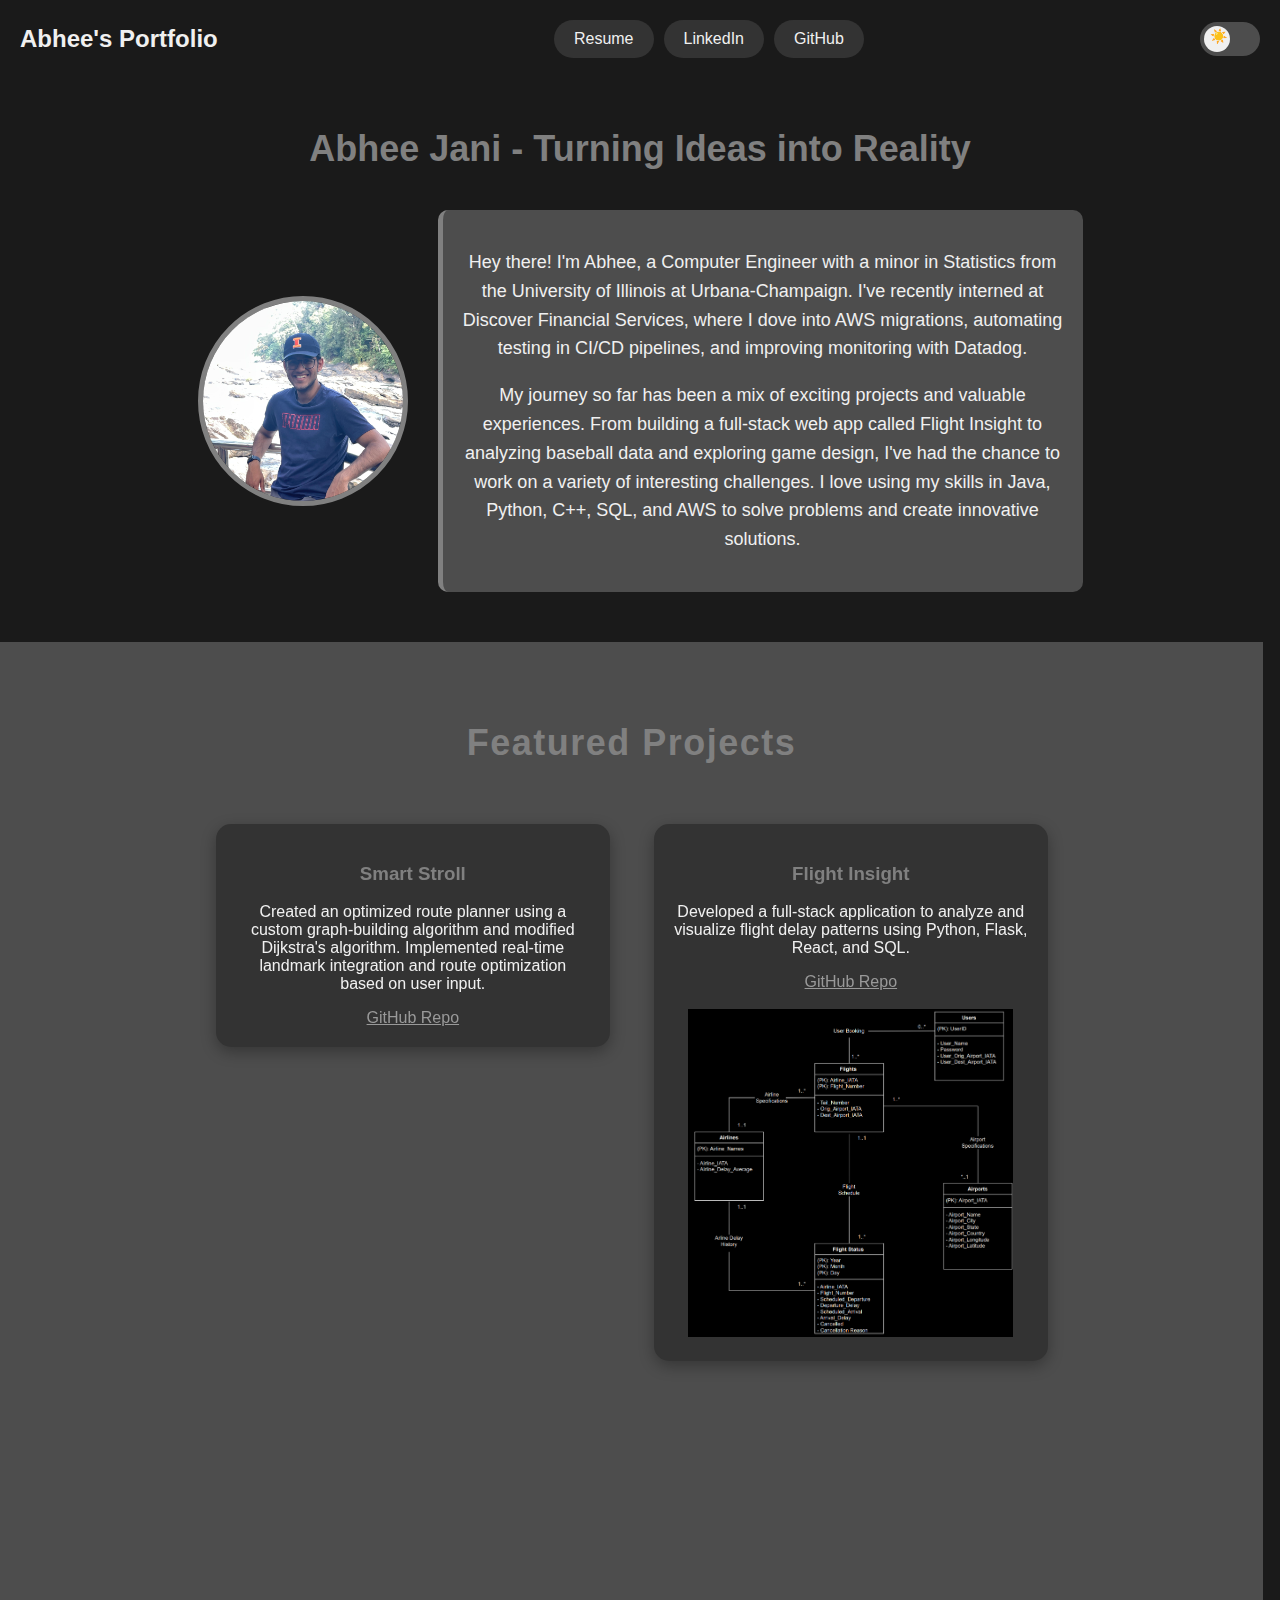
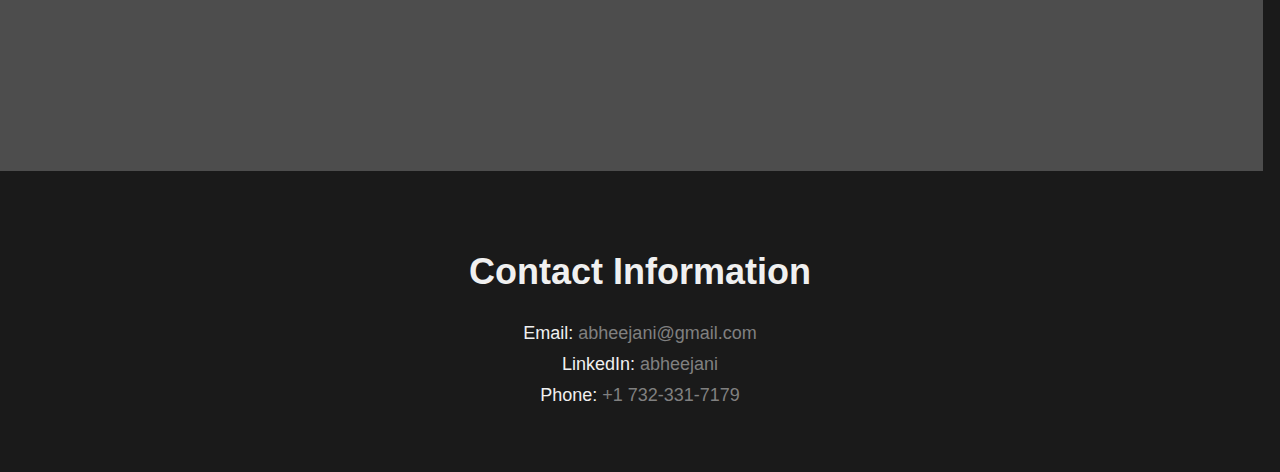
==== index.html @ 72ba7736 "adding dark/light mode button + color palette change" ====
<!DOCTYPE html>
<html lang="en">
<head>
    <meta charset="UTF-8">
    <meta name="viewport" content="width=device-width, initial-scale=1.0">
    <title>Abhee's Portfolio</title>
    <meta name="description" content="Abhee's Portfolio">
    <meta name="author" content="Abhee Jani">

    <!-- Link to the CSS file -->
    <link rel="stylesheet" href="css/styles.css">
</head>
<body>

    <!-- Taskbar -->
    <div class="navbar">
        <div class="portfolio-name">Abhee's Portfolio</div>
        <div class="menu-toggle" id="mobile-menu" aria-label="Toggle navigation">
            &#9776;
        </div>
        <div class="nav-links" id="nav-links">
            <a href="assets/files/abheeresume.pdf" target="_blank">Resume</a>
            <a href="https://www.linkedin.com/in/abheejani" target="_blank">LinkedIn</a>
            <a href="https://github.com/abheejani/?tab=repositories" target="_blank">GitHub</a>
        </div>

        <!-- Dark Mode Toggle Switch -->
        <label class="theme-switch" for="checkbox">
            <input type="checkbox" id="checkbox">
            <div class="slider round">
                <span class="sun-icon">☀️</span>
                <span class="moon-icon">🌙</span>
            </div>
        </label>
    </div>

    <!-- Intro Section -->
    <div class="intro">
        <h1>Abhee Jani - Turning Ideas into Reality</h1>
        <div class="intro-content">
            <img src="assets/images/photo.jpg" alt="" class="intro-image">
            <div class="intro-text">
                <p>Hey there! I'm Abhee, a Computer Engineer with a minor in Statistics from the University of Illinois at Urbana-Champaign. I've recently interned at Discover Financial Services, where I dove into AWS migrations, automating testing in CI/CD pipelines, and improving monitoring with Datadog.</p>
                <p>My journey so far has been a mix of exciting projects and valuable experiences. From building a full-stack web app called Flight Insight to analyzing baseball data and exploring game design, I've had the chance to work on a variety of interesting challenges. I love using my skills in Java, Python, C++, SQL, and AWS to solve problems and create innovative solutions.</p>
            </div>
        </div>
    </div>

    <!-- Featured Projects Section -->
    <div class="projects">
        <h2>Featured Projects</h2>

        <!-- Project 1 -->
        <div class="project-item fade-in">
            <h3>Smart Stroll</h3>
            <p>Created an optimized route planner using a custom graph-building algorithm and modified Dijkstra's algorithm. Implemented real-time landmark integration and route optimization based on user input.</p>
            <a href="https://github.com/abheejani/SmartStroll" target="_blank"><u>GitHub Repo</u></a>
        </div>

    <!-- Project 2 -->
    <div class="project-item fade-in">
        <h3>Flight Insight</h3>
        <p>Developed a full-stack application to analyze and visualize flight delay patterns using Python, Flask, React, and SQL.</p>
        <a href="https://github.com/abheejani/FlightInsight" target="_blank"><u>GitHub Repo</u></a><br>
        <img src="assets/images/flightinfo2.png" alt="Flight Insight Schema" style="width: 325px; height: auto;">
    </div>

    <!-- Project 3 -->
    <div class="project-item fade-in">
        <h3>Custom Linux-Based Operating System</h3>
        <p>Built kernel modules in C, focusing on scheduling, memory management, synchronization, and file management. Implemented custom system calls for the operating system.</p>
        <a href="https://github.com/abheejani/Linux-Operating-System" target="_blank"><u>Github Repo</u></a>
        <!-- Replace 'your-video-id' with the actual YouTube video ID if available -->
        <iframe width="560" height="315" src="" frameborder="0" allowfullscreen></iframe>
    </div>

    <!-- Project 4 -->
    <div class="project-item fade-in">
        <h3>FPGA Geo Dash</h3>
        <p>Developed a custom version of the popular game Geometry Dash using System Verilog on FPGA hardware. Expanded on lab code by adding new levels and features.</p>
        <a href="https://github.com/abheejani/FPGAGeoDash" target="_blank"><u>GitHub Repo</u></a>
        <!-- Replace 'your-video-id' with the actual YouTube video ID if available -->
        <iframe width="560" height="315" src="https://www.youtube.com/embed/3H4_XpCzrK0" frameborder="0" allowfullscreen></iframe>
    </div>

    <!-- Project 5 -->
    <div class="project-item fade-in">
        <h3>Situational Batter Metric</h3>
        <p>This project is a Baseball Analytics Application that analyzes Statcast data to calculate and compare the average run expectancy for selected players based on game outcomes.</p>
        <a href="https://github.com/abheejani/BatterMetricsAnalysis" target="_blank"><u>Github Repo</u></a>
        <!-- Replace 'your-video-id' with the actual YouTube video ID if available -->
        <iframe width="560" height="315" src="https://www.youtube.com/embed/jiJzU1U-W74" frameborder="0" allowfullscreen></iframe>
    </div>

    <!-- Project 6 -->
    <div class="project-item fade-in">
        <h3>Nano Photonics Scanning Interface</h3>
        <p>Crafted a multithreaded Python interface for nanoparticle scanning, enhancing data acquisition rates by 300%. </p>
        <a href="https://github.com/abheejani/NanoPhotonicsLab" target="_blank"><u>NOT WORKING</u></a>
        <!-- Replace 'your-video-id' with the actual YouTube video ID if available -->
        <iframe width="560" height="315" src="" frameborder="0" allowfullscreen></iframe>
    </div>

    <!-- Project 7 -->
    <div class="project-item fade-in">
        <h3>Sort Bot - ECE Honors Lab Project</h3>
        <p>Created a robot using Google Vision API and a Raspberry Pi programmed to sort a pre-determined set of objects.</p>
        <a href="assets\files\sortbotreport.pdf" target="_blank"><u>Project Report</u></a>
        <!-- Replace 'your-video-id' with the actual YouTube video ID if available -->
        <iframe width="560" height="315" src="https://www.youtube.com/embed/M6XTartb0Kw" frameborder="0" allowfullscreen></iframe>
    </div>

    <!-- Project 8 -->
    <div class="project-item fade-in">
        <h3>Snoozefest - 2D Game Development</h3>
        <p>Developed "Snoozefest", a 2D game using Unreal Engine. Collaborated in a team to design and implement game mechanics, graphics, and user interactions.</p>
        <a href="https://github.com/abheejani/Snoozefest" target="_blank"><u>Github Repo</u></a>
        <!-- Replace 'your-video-id' with the actual YouTube video ID if available -->
        <iframe width="560" height="315" src="" frameborder="0" allowfullscreen></iframe>
    </div>

    <!-- Project 9 -->
    <div class="project-item fade-in">
        <h3>Magic Card Trick</h3>
        <p>Experience a classic magic trick where I can guess your card after a few simple steps. Give it a try!</p>
        <!-- Magic Card Trick Game Container -->
        <div id="cardTrickContainer" class="magic-game-container">
            <button id="startButton">Start Magic Trick</button>
            <div id="instructions" class="instructions"></div>
            <div id="columnsContainer" class="columns"></div>
        </div>
    </div>
</div>

    <!-- Contact Information Section -->
    <div class="contact">
        <h2>Contact Information</h2>
        <ul>
            <li>Email: <a href="mailto:abheejani@gmail.com">abheejani@gmail.com</a></li>
            <li>LinkedIn: <a href="https://www.linkedin.com/in/abheejani" target="_blank">abheejani</a></li>
            <li>Phone: <a href="tel:+17323317179">+1 732-331-7179</a></li>
        </ul>
    </div>

    <!-- Scroll Animation and Magic Trick Script -->
    <script src="js/script.js"></script>

</body>
</html>
---- css/styles.css ----
:root {
    --primary-bg: #1a1a1a; /* Dark grey background */
    --primary-text: #f0f0f0; /* Light grey text */
    --accent-color: #808080; /* Medium grey for accent */
    --link-color: #f0f0f0; /* Light grey for links */
    --link-bg: #333333; /* Darker grey for link background */
    --link-hover-bg: #4d4d4d; /* Slightly lighter grey on hover */
    --border-color: #666666; /* Medium-light grey for borders */
    --project-bg: #333333; /* Dark grey for project backgrounds */
    --highlight-color: #999999; /* Light grey for highlights */
    --button-bg: #4d4d4d; /* Grey for button background */
    --button-hover-bg: #666666; /* Slightly lighter grey for button hover */
}

/* Light Mode Variables */
body.light-mode {
    --primary-bg: #f0f0f0; /* Light grey background */
    --primary-text: #1a1a1a; /* Dark text */
    --accent-color: #0070C9; /* Blue accent */
    --link-color: #0070C9; /* Blue link */
    --link-bg: #ffffff; /* White link background */
    --link-hover-bg: #e0e0e0; /* Light grey link hover */
    --border-color: #cccccc; /* Light border */
    --project-bg: #ffffff; /* White project backgrounds */
    --highlight-color: #0070C9; /* Blue highlight */
    --button-bg: #0070C9; /* Blue button */
    --button-hover-bg: #005bb5; /* Darker blue button hover */
}

body, html {
    margin: 0;
    padding: 0;
    width: 100%;
    overflow-x: hidden;
    box-sizing: border-box;
}

body {
    font-family: 'Arial', sans-serif;
    background-color: var(--primary-bg);
    color: var(--primary-text);
    margin: 0;
    padding: 0;
}

/* Navbar */
.navbar {
    display: flex;
    justify-content: space-between;
    align-items: center;
    padding: 20px;
}

.portfolio-name {
    font-size: 24px;
    font-weight: bold;
}

/* Toggle Switch Styling */
.theme-switch {
    position: relative;
    display: inline-block;
    width: 60px;
    height: 34px;
}

.theme-switch input {
    opacity: 0;
    width: 0;
    height: 0;
}

.slider {
    position: absolute;
    cursor: pointer;
    top: 0;
    left: 0;
    right: 0;
    bottom: 0;
    background-color: var(--button-bg);
    transition: 0.4s;
    border-radius: 34px;
}

.slider:before {
    position: absolute;
    content: "";
    height: 26px;
    width: 26px;
    left: 4px;
    bottom: 4px;
    background-color: var(--primary-text);
    transition: 0.4s;
    border-radius: 50%;
}

input:checked + .slider {
    background-color: var(--button-hover-bg);
}

input:checked + .slider:before {
    transform: translateX(26px);
}

/* Sun and Moon Icons */
.sun-icon {
    position: absolute;
    top: 6px;
    left: 10px;
    font-size: 14px;
    transition: opacity 0.4s;
    opacity: 1;
}

.moon-icon {
    position: absolute;
    top: 6px;
    right: 10px;
    font-size: 14px;
    transition: opacity 0.4s;
    opacity: 0;
}

input:checked + .slider .sun-icon {
    opacity: 0;
}

input:checked + .slider .moon-icon {
    opacity: 1;
}

/* Menu Toggle */
.menu-toggle {
    display: none;
    font-size: 36px;
    cursor: pointer;
    color: var(--accent-color);
    padding: 10px;
    background-color: var(--primary-bg);
    border: 2px solid var(--accent-color);
    border-radius: 5px;
}

/* Navigation Links */
.nav-links {
    display: flex;
    gap: 10px;
}

.nav-links a {
    text-decoration: none;
    color: var(--link-color);
    background-color: var(--link-bg);
    padding: 10px 20px;
    border-radius: 25px;
    font-size: 16px;
}

.nav-links a:hover {
    background-color: var(--link-hover-bg);
}

/* Intro Section */
.intro {
    text-align: center;
    margin-top: 50px;
}

.intro h1 {
    font-size: 36px;
    color: var(--accent-color);
}

/* Intro Content */
.intro-content {
    display: flex;
    align-items: center;
    justify-content: center;
    margin-top: 40px;
}

.intro-image {
    width: 200px;
    height: 200px;
    border-radius: 50%;
    margin-right: 30px;
    border: 5px solid var(--accent-color);
    object-fit: cover;
    object-position: 600% 0%;
}

.intro-text {
    max-width: 600px;
    background-color: var(--link-hover-bg);
    padding: 20px;
    border-left: 5px solid var(--accent-color);
    border-radius: 10px;
    font-size: 18px;
    line-height: 1.6;
    color: var(--primary-text);
}

/* Featured Projects */
.projects {
    margin-top: 50px;
    padding-bottom: 50px;
    text-align: center;
    background-color: var(--link-hover-bg);
    padding: 50px 0;
    width: calc(100vw - 17px);
    margin-left: 0;
    margin-right: 0;
    box-sizing: border-box;
    overflow-x: hidden;
}

.projects h2 {
    font-size: 36px;
    margin-bottom: 40px;
    color: var(--accent-color);
    letter-spacing: 1.5px;
}

.projects h3 {
    color: var(--accent-color);
}

.projects u {
    color: var(--highlight-color);
}

.project-item {
    background-color: var(--project-bg);
    padding: 20px;
    margin: 20px;
    border-radius: 15px;
    color: var(--primary-text);
    box-shadow: 0 5px 15px rgba(0, 0, 0, 0.3);
    opacity: 0;
    transform: translateY(50px);
    will-change: opacity, transform;
    transition: opacity 0.6s ease, transform 0.6s ease;
    transform: translateZ(0);
    display: inline-block;
    width: 28%;
    vertical-align: top;
}

.project-item.visible {
    opacity: 1;
    transform: translateY(0);
}

.project-item:hover {
    transform: translateY(-10px);
    box-shadow: 0 10px 20px rgba(0, 0, 0, 0.5);
}

.project-item a {
    display: block;
    color: var(--accent-color);
    text-decoration: none;
    margin-top: 10px;
}

.project-item iframe {
    margin-top: 20px;
    width: 100%;
    height: 280px;
}

/* Placeholder for Projects */
.project-placeholder {
    margin-top: 20px;
    background-color: var(--link-hover-bg);
    padding: 20px;
    border-radius: 10px;
    color: #ccc;
    font-size: 16px;
}

/* Magic Card Trick */
.magic-game-container {
    margin-top: 20px;
}

.magic-game-container button {
    background-color: var(--button-bg);
    color: var(--primary-text);
    border: none;
    padding: 10px 20px;
    border-radius: 10px;
    font-size: 16px;
    cursor: pointer;
    margin-bottom: 20px;
}

.magic-game-container button:hover {
    background-color: var(--button-hover-bg);
}

.instructions {
    font-size: 16px;
    margin-bottom: 20px;
}

.columns {
    display: flex;
    justify-content: center;
    flex-wrap: wrap;
}

.column {
    width: 30%;
    min-width: 150px;
    margin: 10px;
    padding: 10px;
    border: 2px solid var(--border-color);
    background-color: var(--link-hover-bg);
    border-radius: 10px;
    text-align: center;
    cursor: pointer;
}

.column-title {
    margin-bottom: 10px;
    font-weight: bold;
}

.card {
    padding: 5px 0;
}

/* Contact Section */
.contact {
    background-color: var(--primary-bg);
    padding: 50px 0;
    text-align: center;
}

.contact h2 {
    font-size: 36px;
    margin-bottom: 30px;
}

.contact p {
    font-size: 18px;
    margin-bottom: 20px;
}

.contact ul {
    list-style-type: none;
    padding: 0;
}

.contact ul li {
    font-size: 18px;
    margin-bottom: 10px;
}

.contact a {
    color: var(--accent-color);
    text-decoration: none;
}

.contact a:hover {
    text-decoration: underline;
}

/* Fade-in Animation */
.fade-in {
    opacity: 0;
    transform: translateY(50px);
    transition: opacity 0.6s ease-out, transform 0.6s ease-out;
}

.fade-in.visible {
    opacity: 1;
    transform: translateY(0);
}

/* Media Queries for Responsiveness */
@media screen and (max-width: 1200px) {
    .project-item {
        width: 45%;
    }
}

@media screen and (max-width: 768px) {
    .project-item {
        width: 100%; /* Full width with a bit of padding */
        margin: 0 0 20px 0; /* Center the items */
        text-align: center; /* Center-align text inside each project */
        box-sizing: border-box;
        position: relative; /* Ensure it doesn't interfere with scroll */
    }

    .projects {
        text-align: center; /* Center-aligns text */
        padding: 20px 0;
        display: flex;
        flex-direction: column;
        align-items: center; /* Ensures children elements are centered horizontally */
        justify-content: center;
        margin: 0;
        width: 100%;
        overflow: visible; 
        height: auto;
    }   

    .projects, .project-item {
        pointer-events: auto; /* Ensure scrolling is allowed */
    }

    /* Navbar adjustments */
    .navbar {
        flex-direction: column;
        align-items: flex-start;
    }

    /* Show the menu toggle button */
    .menu-toggle {
        display: none;
    }

    /* Hide nav-links by default */
    .nav-links {
        display: block;
        flex-direction: column;
        width: 100%;
    }

    /* Show nav-links when menu is active */
    .nav-links.active {
        display: flex;
    }

    /* Show the toggle button always */
    .toggle-button {
        margin-top: 10px;
    }

    .nav-links a {
        width: 100%;
        text-align: left;
        padding: 15px 20px;
        border-bottom: 1px solid #005bb5;
    }

    .nav-links a:last-child {
        border-bottom: none;
    }

    /* Intro Content adjustments */
    .intro-content {
        flex-direction: column;
        text-align: center;
    }

    .intro-image {
        margin: 0 0 20px 0;
    }

    .intro-text {
        border-left: none;
        border-top: 5px solid #e88128;
    }
}
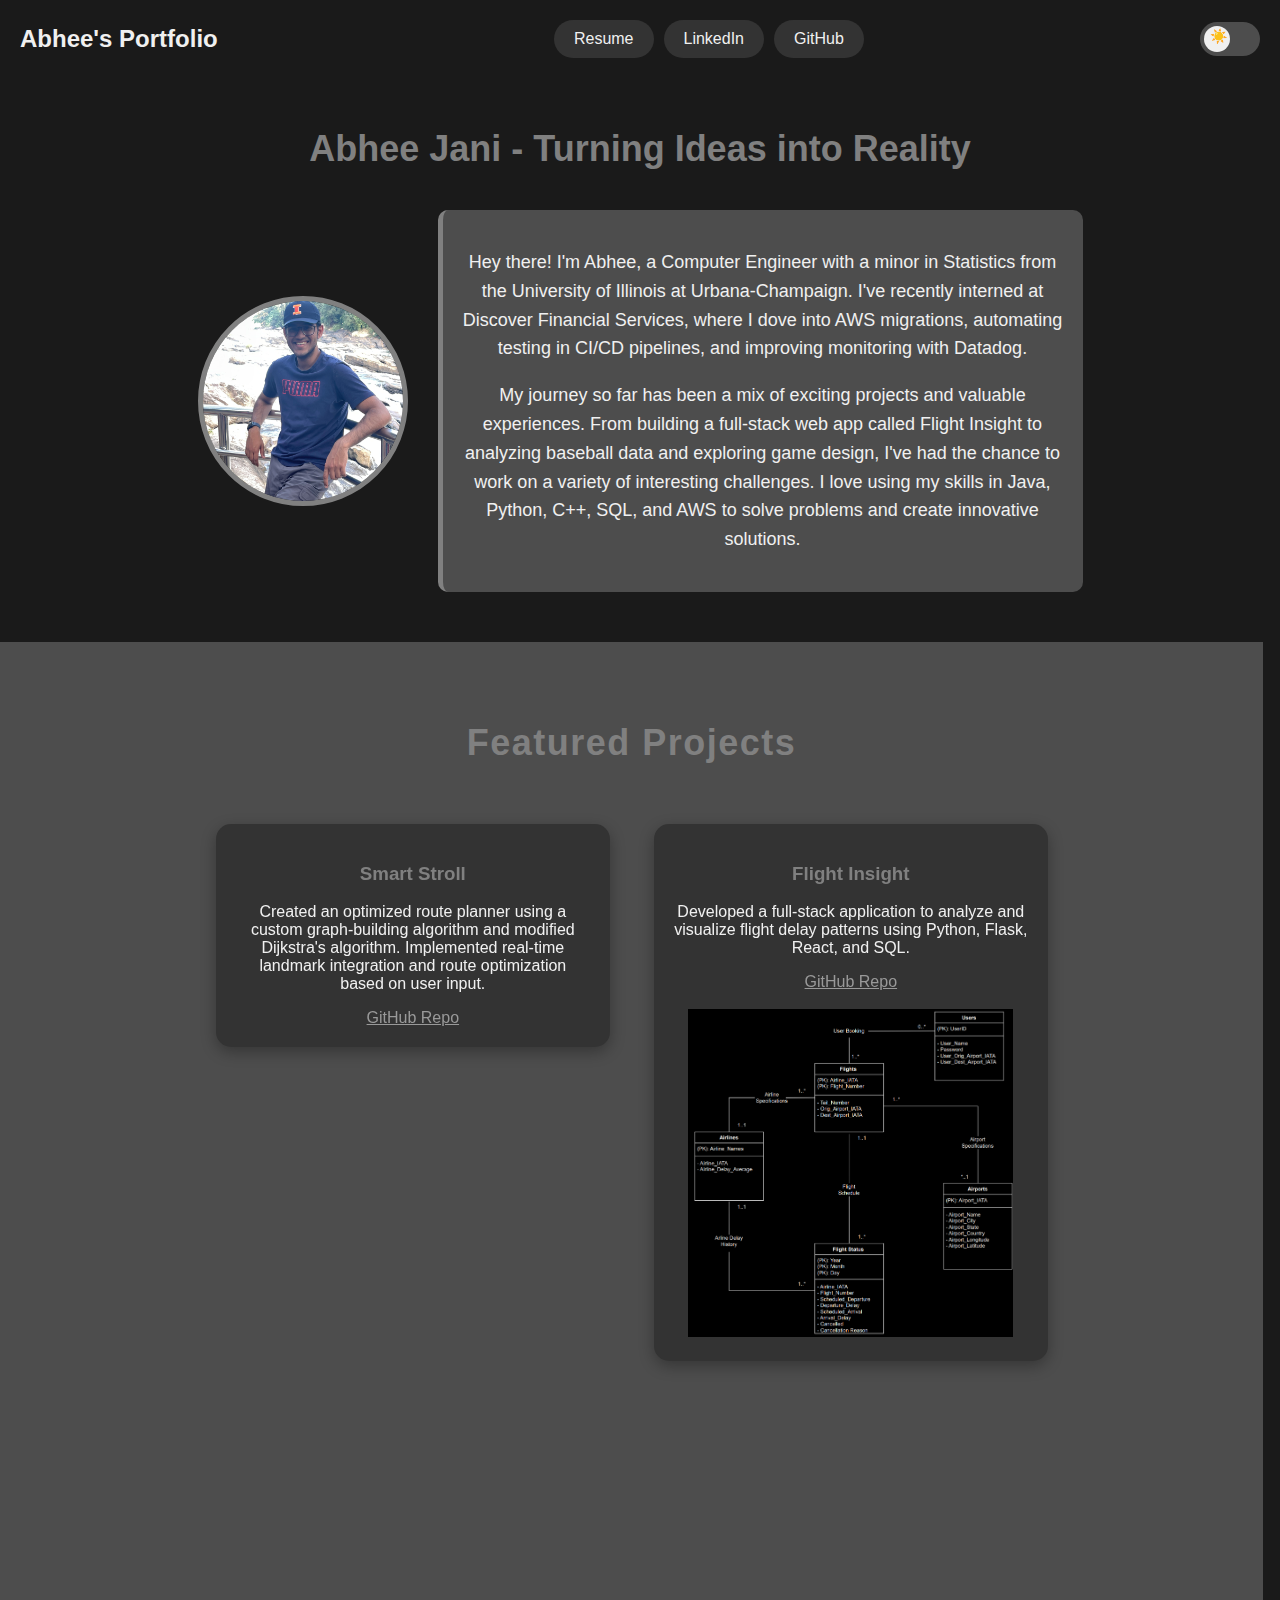
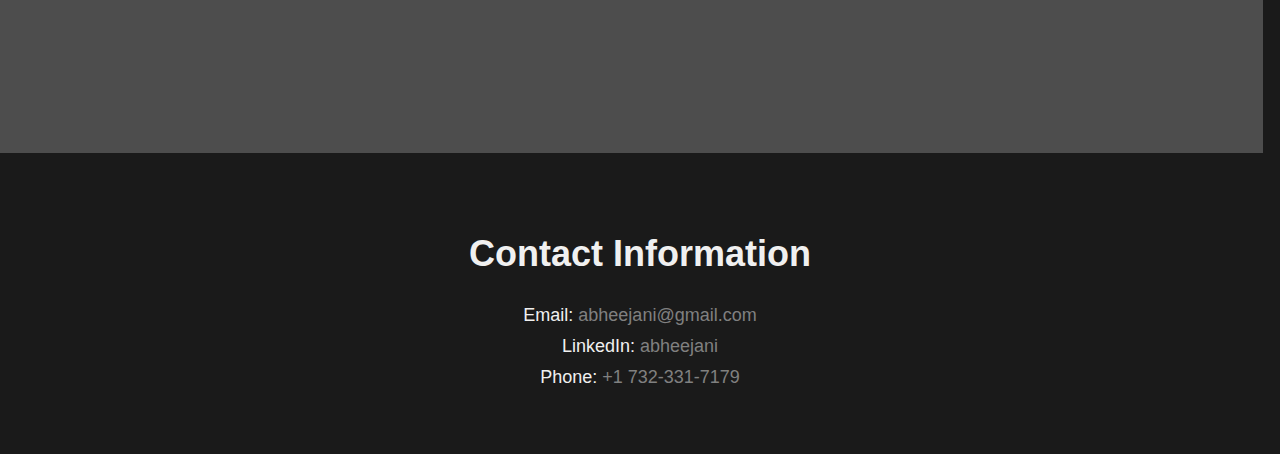
==== commit 3327a325: "fixing navbar for mobile + card trick button" ====
--- a/index.html
+++ b/index.html
@@ -57,80 +57,70 @@
             <a href="https://github.com/abheejani/SmartStroll" target="_blank"><u>GitHub Repo</u></a>
         </div>
 
-    <!-- Project 2 -->
-    <div class="project-item fade-in">
-        <h3>Flight Insight</h3>
-        <p>Developed a full-stack application to analyze and visualize flight delay patterns using Python, Flask, React, and SQL.</p>
-        <a href="https://github.com/abheejani/FlightInsight" target="_blank"><u>GitHub Repo</u></a><br>
-        <img src="assets/images/flightinfo2.png" alt="Flight Insight Schema" style="width: 325px; height: auto;">
-    </div>
+        <!-- Project 2 -->
+        <div class="project-item fade-in">
+            <h3>Flight Insight</h3>
+            <p>Developed a full-stack application to analyze and visualize flight delay patterns using Python, Flask, React, and SQL.</p>
+            <a href="https://github.com/abheejani/FlightInsight" target="_blank"><u>GitHub Repo</u></a><br>
+            <img src="assets/images/flightinfo2.png" alt="Flight Insight Schema" style="width: 325px; height: auto;">
+        </div>
 
-    <!-- Project 3 -->
-    <div class="project-item fade-in">
-        <h3>Custom Linux-Based Operating System</h3>
-        <p>Built kernel modules in C, focusing on scheduling, memory management, synchronization, and file management. Implemented custom system calls for the operating system.</p>
-        <a href="https://github.com/abheejani/Linux-Operating-System" target="_blank"><u>Github Repo</u></a>
-        <!-- Replace 'your-video-id' with the actual YouTube video ID if available -->
-        <iframe width="560" height="315" src="" frameborder="0" allowfullscreen></iframe>
-    </div>
+        <!-- Project 3 -->
+        <div class="project-item fade-in">
+            <h3>Custom Linux-Based Operating System</h3>
+            <p>Built kernel modules in C, focusing on scheduling, memory management, synchronization, and file management. Implemented custom system calls for the operating system.</p>
+            <a href="https://github.com/abheejani/Linux-Operating-System" target="_blank"><u>Github Repo</u></a>
+        </div>
 
-    <!-- Project 4 -->
-    <div class="project-item fade-in">
-        <h3>FPGA Geo Dash</h3>
-        <p>Developed a custom version of the popular game Geometry Dash using System Verilog on FPGA hardware. Expanded on lab code by adding new levels and features.</p>
-        <a href="https://github.com/abheejani/FPGAGeoDash" target="_blank"><u>GitHub Repo</u></a>
-        <!-- Replace 'your-video-id' with the actual YouTube video ID if available -->
-        <iframe width="560" height="315" src="https://www.youtube.com/embed/3H4_XpCzrK0" frameborder="0" allowfullscreen></iframe>
-    </div>
+        <!-- Project 4 -->
+        <div class="project-item fade-in">
+            <h3>FPGA Geo Dash</h3>
+            <p>Developed a custom version of the popular game Geometry Dash using System Verilog on FPGA hardware. Expanded on lab code by adding new levels and features.</p>
+            <a href="https://github.com/abheejani/FPGAGeoDash" target="_blank"><u>GitHub Repo</u></a>
+            <iframe width="560" height="315" src="https://www.youtube.com/embed/3H4_XpCzrK0" frameborder="0" allowfullscreen></iframe>
+        </div>
 
-    <!-- Project 5 -->
-    <div class="project-item fade-in">
-        <h3>Situational Batter Metric</h3>
-        <p>This project is a Baseball Analytics Application that analyzes Statcast data to calculate and compare the average run expectancy for selected players based on game outcomes.</p>
-        <a href="https://github.com/abheejani/BatterMetricsAnalysis" target="_blank"><u>Github Repo</u></a>
-        <!-- Replace 'your-video-id' with the actual YouTube video ID if available -->
-        <iframe width="560" height="315" src="https://www.youtube.com/embed/jiJzU1U-W74" frameborder="0" allowfullscreen></iframe>
-    </div>
+        <!-- Project 5 -->
+        <div class="project-item fade-in">
+            <h3>Situational Batter Metric</h3>
+            <p>This project is a Baseball Analytics Application that analyzes Statcast data to calculate and compare the average run expectancy for selected players based on game outcomes.</p>
+            <a href="https://github.com/abheejani/BatterMetricsAnalysis" target="_blank"><u>Github Repo</u></a>
+            <iframe width="560" height="315" src="https://www.youtube.com/embed/jiJzU1U-W74" frameborder="0" allowfullscreen></iframe>
+        </div>
 
-    <!-- Project 6 -->
-    <div class="project-item fade-in">
-        <h3>Nano Photonics Scanning Interface</h3>
-        <p>Crafted a multithreaded Python interface for nanoparticle scanning, enhancing data acquisition rates by 300%. </p>
-        <a href="https://github.com/abheejani/NanoPhotonicsLab" target="_blank"><u>NOT WORKING</u></a>
-        <!-- Replace 'your-video-id' with the actual YouTube video ID if available -->
-        <iframe width="560" height="315" src="" frameborder="0" allowfullscreen></iframe>
-    </div>
+        <!-- Project 6 -->
+        <div class="project-item fade-in">
+            <h3>Nano Photonics Scanning Interface</h3>
+            <p>Crafted a multithreaded Python interface for nanoparticle scanning, enhancing data acquisition rates by 300%.</p>
+            <a href="https://github.com/abheejani/NanoPhotonicsLab" target="_blank"><u>NOT WORKING</u></a>
+        </div>
 
-    <!-- Project 7 -->
-    <div class="project-item fade-in">
-        <h3>Sort Bot - ECE Honors Lab Project</h3>
-        <p>Created a robot using Google Vision API and a Raspberry Pi programmed to sort a pre-determined set of objects.</p>
-        <a href="assets\files\sortbotreport.pdf" target="_blank"><u>Project Report</u></a>
-        <!-- Replace 'your-video-id' with the actual YouTube video ID if available -->
-        <iframe width="560" height="315" src="https://www.youtube.com/embed/M6XTartb0Kw" frameborder="0" allowfullscreen></iframe>
-    </div>
+        <!-- Project 7 -->
+        <div class="project-item fade-in">
+            <h3>Sort Bot - ECE Honors Lab Project</h3>
+            <p>Created a robot using Google Vision API and a Raspberry Pi programmed to sort a pre-determined set of objects.</p>
+            <a href="assets/files/sortbotreport.pdf" target="_blank"><u>Project Report</u></a>
+            <iframe width="560" height="315" src="https://www.youtube.com/embed/M6XTartb0Kw" frameborder="0" allowfullscreen></iframe>
+        </div>
 
-    <!-- Project 8 -->
-    <div class="project-item fade-in">
-        <h3>Snoozefest - 2D Game Development</h3>
-        <p>Developed "Snoozefest", a 2D game using Unreal Engine. Collaborated in a team to design and implement game mechanics, graphics, and user interactions.</p>
-        <a href="https://github.com/abheejani/Snoozefest" target="_blank"><u>Github Repo</u></a>
-        <!-- Replace 'your-video-id' with the actual YouTube video ID if available -->
-        <iframe width="560" height="315" src="" frameborder="0" allowfullscreen></iframe>
-    </div>
+        <!-- Project 8 -->
+        <div class="project-item fade-in">
+            <h3>Snoozefest - 2D Game Development</h3>
+            <p>Developed "Snoozefest", a 2D game using Unreal Engine. Collaborated in a team to design and implement game mechanics, graphics, and user interactions.</p>
+            <a href="https://github.com/abheejani/Snoozefest" target="_blank"><u>Github Repo</u></a>
+        </div>
 
-    <!-- Project 9 -->
-    <div class="project-item fade-in">
-        <h3>Magic Card Trick</h3>
-        <p>Experience a classic magic trick where I can guess your card after a few simple steps. Give it a try!</p>
-        <!-- Magic Card Trick Game Container -->
-        <div id="cardTrickContainer" class="magic-game-container">
-            <button id="startButton">Start Magic Trick</button>
-            <div id="instructions" class="instructions"></div>
-            <div id="columnsContainer" class="columns"></div>
+        <!-- Magic Card Trick -->
+        <div class="project-item fade-in">
+            <h3>Magic Card Trick</h3>
+            <p>Experience a classic magic trick where I can guess your card after a few simple steps. Give it a try!</p>
+            <div id="cardTrickContainer" class="magic-game-container">
+                <button id="startButton">Start Magic Trick</button>
+                <div id="instructions" class="instructions"></div>
+                <div id="columnsContainer" class="columns"></div>
+            </div>
         </div>
     </div>
-</div>
 
     <!-- Contact Information Section -->
     <div class="contact">
@@ -146,4 +136,4 @@
     <script src="js/script.js"></script>
 
 </body>
-</html>+</html>
--- a/css/styles.css
+++ b/css/styles.css
@@ -14,19 +14,20 @@
 
 /* Light Mode Variables */
 body.light-mode {
-    --primary-bg: #f0f0f0; /* Light grey background */
+    --primary-bg: #f0f0f0; /* Light background */
     --primary-text: #1a1a1a; /* Dark text */
     --accent-color: #0070C9; /* Blue accent */
-    --link-color: #0070C9; /* Blue link */
-    --link-bg: #ffffff; /* White link background */
-    --link-hover-bg: #e0e0e0; /* Light grey link hover */
-    --border-color: #cccccc; /* Light border */
-    --project-bg: #ffffff; /* White project backgrounds */
+    --link-color: #0070C9; /* Blue link color */
+    --link-bg: #ffffff; /* White background */
+    --link-hover-bg: #e0e0e0; /* Light grey hover */
+    --border-color: #cccccc; /* Light grey borders */
+    --project-bg: #ffffff; /* White project background */
     --highlight-color: #0070C9; /* Blue highlight */
-    --button-bg: #0070C9; /* Blue button */
-    --button-hover-bg: #005bb5; /* Darker blue button hover */
-}
-
+    --button-bg: #0070C9; /* Blue button background */
+    --button-hover-bg: #005bb5; /* Darker blue on hover */
+}
+
+/* General Body Styling */
 body, html {
     margin: 0;
     padding: 0;
@@ -43,12 +44,14 @@
     padding: 0;
 }
 
-/* Navbar */
+/* Taskbar */
 .navbar {
     display: flex;
     justify-content: space-between;
     align-items: center;
     padding: 20px;
+    background-color: transparent;
+    flex-wrap: wrap;
 }
 
 .portfolio-name {
@@ -56,7 +59,38 @@
     font-weight: bold;
 }
 
-/* Toggle Switch Styling */
+/* Menu Toggle */
+.menu-toggle {
+    display: none;
+    font-size: 36px;
+    cursor: pointer;
+    color: var(--accent-color);
+    padding: 10px;
+    background-color: var(--primary-bg);
+    border: 2px solid var(--accent-color);
+    border-radius: 5px;
+}
+
+/* Navigation Links */
+.nav-links {
+    display: flex;
+    gap: 10px;
+}
+
+.nav-links a {
+    text-decoration: none;
+    color: var(--link-color);
+    background-color: var(--link-bg);
+    padding: 10px 20px;
+    border-radius: 25px;
+    font-size: 16px;
+}
+
+.nav-links a:hover {
+    background-color: var(--link-hover-bg);
+}
+
+/* Dark Mode Toggle */
 .theme-switch {
     position: relative;
     display: inline-block;
@@ -102,7 +136,6 @@
     transform: translateX(26px);
 }
 
-/* Sun and Moon Icons */
 .sun-icon {
     position: absolute;
     top: 6px;
@@ -129,37 +162,6 @@
     opacity: 1;
 }
 
-/* Menu Toggle */
-.menu-toggle {
-    display: none;
-    font-size: 36px;
-    cursor: pointer;
-    color: var(--accent-color);
-    padding: 10px;
-    background-color: var(--primary-bg);
-    border: 2px solid var(--accent-color);
-    border-radius: 5px;
-}
-
-/* Navigation Links */
-.nav-links {
-    display: flex;
-    gap: 10px;
-}
-
-.nav-links a {
-    text-decoration: none;
-    color: var(--link-color);
-    background-color: var(--link-bg);
-    padding: 10px 20px;
-    border-radius: 25px;
-    font-size: 16px;
-}
-
-.nav-links a:hover {
-    background-color: var(--link-hover-bg);
-}
-
 /* Intro Section */
 .intro {
     text-align: center;
@@ -186,7 +188,7 @@
     margin-right: 30px;
     border: 5px solid var(--accent-color);
     object-fit: cover;
-    object-position: 600% 0%;
+    object-position: center;
 }
 
 .intro-text {
@@ -343,11 +345,6 @@
     margin-bottom: 30px;
 }
 
-.contact p {
-    font-size: 18px;
-    margin-bottom: 20px;
-}
-
 .contact ul {
     list-style-type: none;
     padding: 0;
@@ -406,10 +403,6 @@
         width: 100%;
         overflow: visible; 
         height: auto;
-    }   
-
-    .projects, .project-item {
-        pointer-events: auto; /* Ensure scrolling is allowed */
     }
 
     /* Navbar adjustments */
@@ -420,12 +413,12 @@
 
     /* Show the menu toggle button */
     .menu-toggle {
-        display: none;
+        display: block;
     }
 
     /* Hide nav-links by default */
     .nav-links {
-        display: block;
+        display: none;
         flex-direction: column;
         width: 100%;
     }
@@ -433,11 +426,6 @@
     /* Show nav-links when menu is active */
     .nav-links.active {
         display: flex;
-    }
-
-    /* Show the toggle button always */
-    .toggle-button {
-        margin-top: 10px;
     }
 
     .nav-links a {
@@ -463,6 +451,6 @@
 
     .intro-text {
         border-left: none;
-        border-top: 5px solid #e88128;
-    }
-}+        border-top: 5px solid var(--accent-color);
+    }
+}
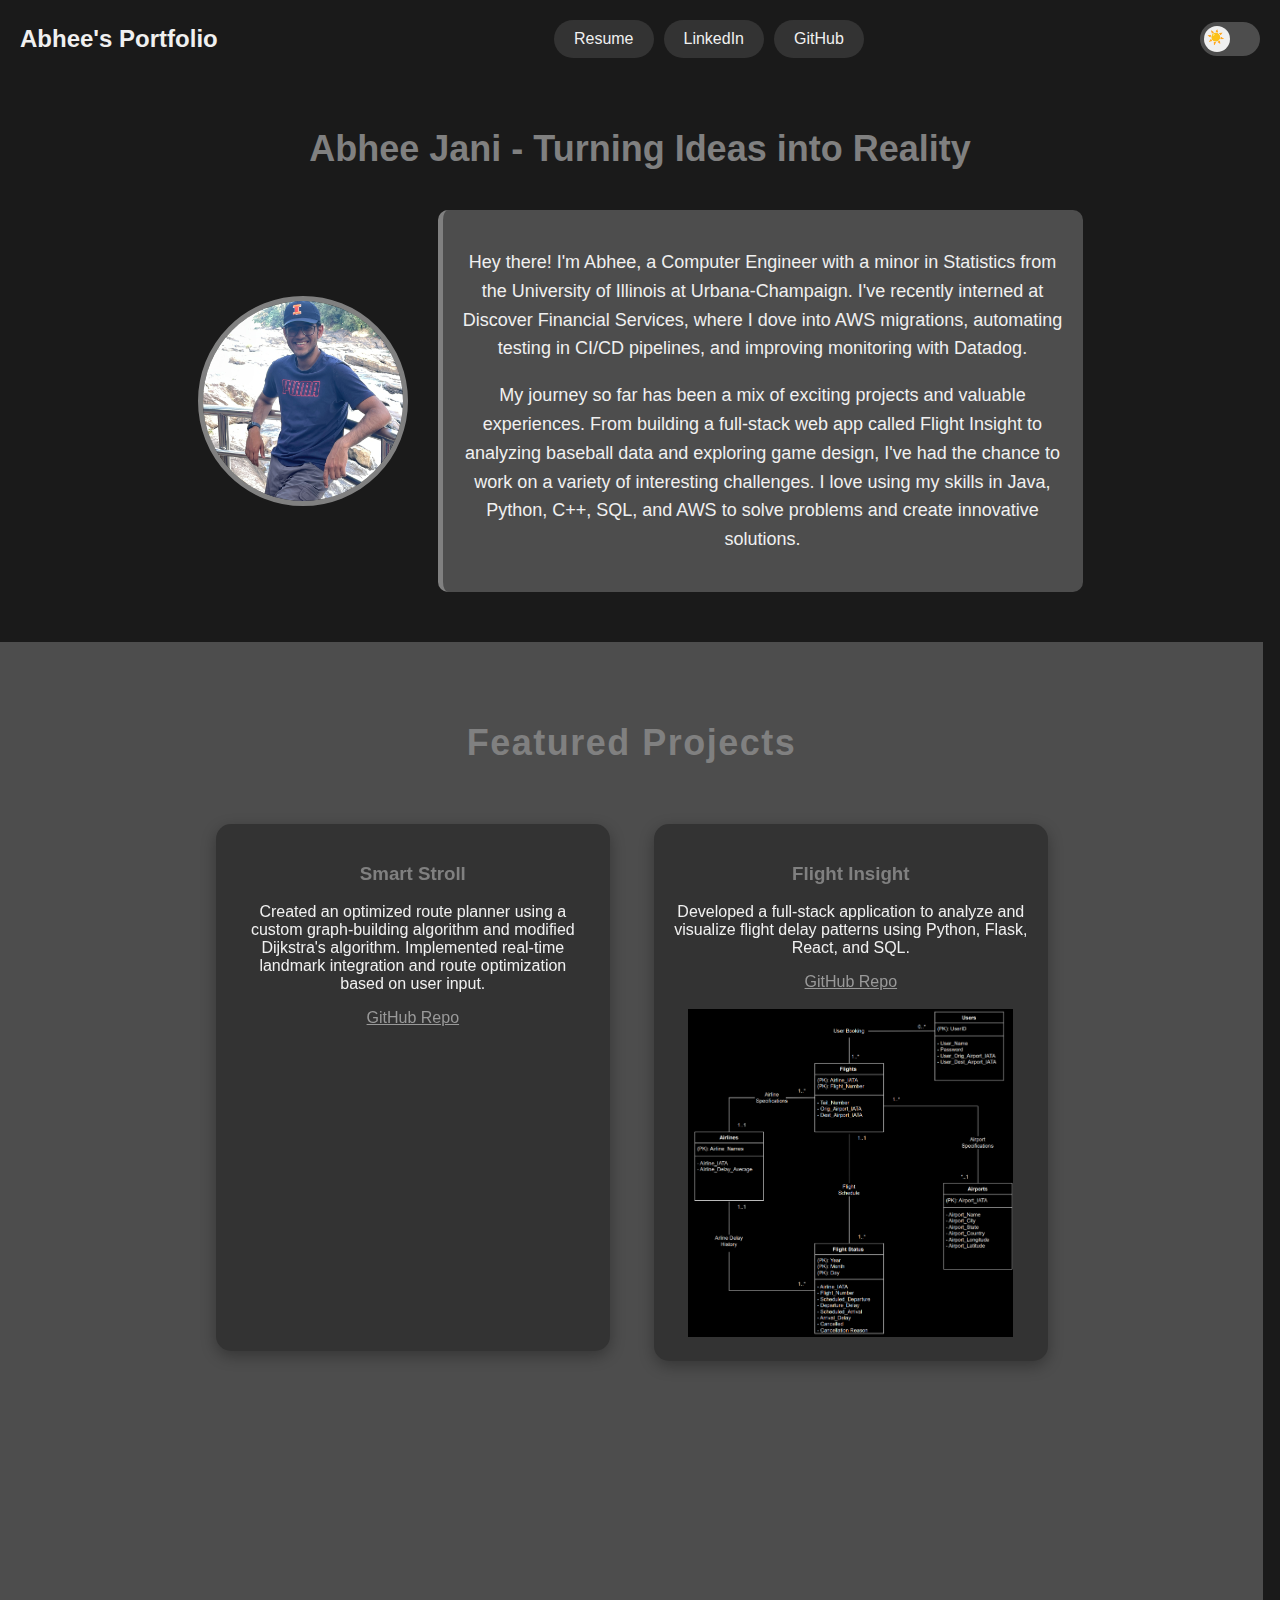
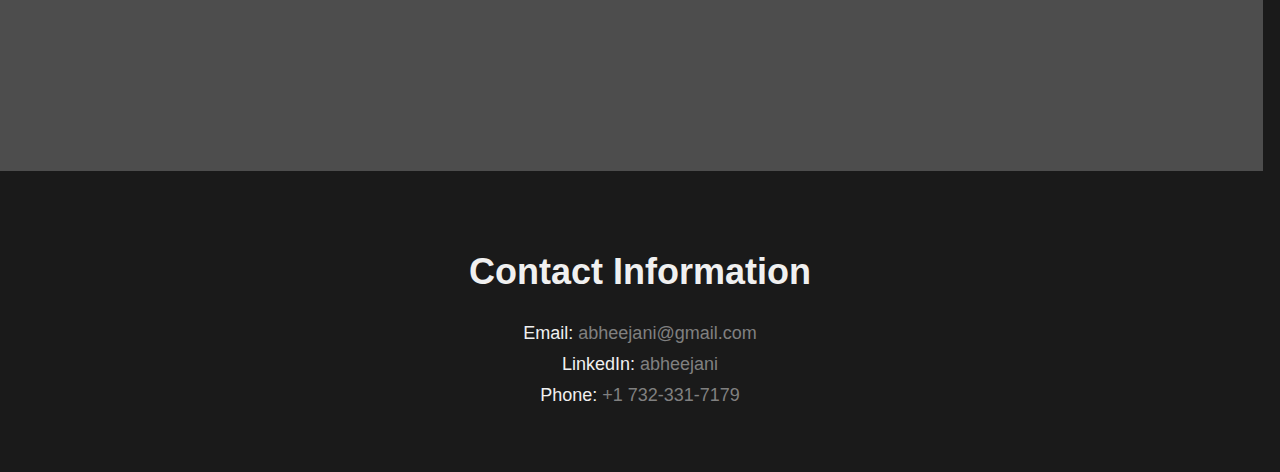
==== commit 06446365: "tweaked the nav bar a little" ====
--- a/index.html
+++ b/index.html
@@ -55,6 +55,7 @@
             <h3>Smart Stroll</h3>
             <p>Created an optimized route planner using a custom graph-building algorithm and modified Dijkstra's algorithm. Implemented real-time landmark integration and route optimization based on user input.</p>
             <a href="https://github.com/abheejani/SmartStroll" target="_blank"><u>GitHub Repo</u></a>
+            <iframe width="560" height="315" src="" frameborder="0" allowfullscreen></iframe>
         </div>
 
         <!-- Project 2 -->
@@ -70,6 +71,7 @@
             <h3>Custom Linux-Based Operating System</h3>
             <p>Built kernel modules in C, focusing on scheduling, memory management, synchronization, and file management. Implemented custom system calls for the operating system.</p>
             <a href="https://github.com/abheejani/Linux-Operating-System" target="_blank"><u>Github Repo</u></a>
+            <iframe width="560" height="315" src="" frameborder="0" allowfullscreen></iframe>
         </div>
 
         <!-- Project 4 -->
@@ -93,6 +95,7 @@
             <h3>Nano Photonics Scanning Interface</h3>
             <p>Crafted a multithreaded Python interface for nanoparticle scanning, enhancing data acquisition rates by 300%.</p>
             <a href="https://github.com/abheejani/NanoPhotonicsLab" target="_blank"><u>NOT WORKING</u></a>
+            <iframe width="560" height="315" src="" frameborder="0" allowfullscreen></iframe>
         </div>
 
         <!-- Project 7 -->
@@ -108,6 +111,7 @@
             <h3>Snoozefest - 2D Game Development</h3>
             <p>Developed "Snoozefest", a 2D game using Unreal Engine. Collaborated in a team to design and implement game mechanics, graphics, and user interactions.</p>
             <a href="https://github.com/abheejani/Snoozefest" target="_blank"><u>Github Repo</u></a>
+            <iframe width="560" height="315" src="" frameborder="0" allowfullscreen></iframe>
         </div>
 
         <!-- Magic Card Trick -->
--- a/css/styles.css
+++ b/css/styles.css
@@ -138,8 +138,8 @@
 
 .sun-icon {
     position: absolute;
-    top: 6px;
-    left: 10px;
+    top: 6.5px;
+    left: 7px;
     font-size: 14px;
     transition: opacity 0.4s;
     opacity: 1;
@@ -148,7 +148,7 @@
 .moon-icon {
     position: absolute;
     top: 6px;
-    right: 10px;
+    right: 8px;
     font-size: 14px;
     transition: opacity 0.4s;
     opacity: 0;
@@ -413,13 +413,14 @@
 
     /* Show the menu toggle button */
     .menu-toggle {
-        display: block;
+        display: none;
     }
 
     /* Hide nav-links by default */
     .nav-links {
-        display: none;
+        display: flex;
         flex-direction: column;
+        gap: 10px;
         width: 100%;
     }
 
@@ -430,9 +431,16 @@
 
     .nav-links a {
         width: 100%;
-        text-align: left;
-        padding: 15px 20px;
-        border-bottom: 1px solid #005bb5;
+        text-align: center;
+        padding: 10px;
+        background-color: var(--link-bg);
+        border-radius: 5px;
+    }
+
+    /* Reduce font size and padding for mobile */
+    .nav-links a {
+        font-size: 14px;
+        padding: 12px;
     }
 
     .nav-links a:last-child {
@@ -454,3 +462,6 @@
         border-top: 5px solid var(--accent-color);
     }
 }
+
+
+
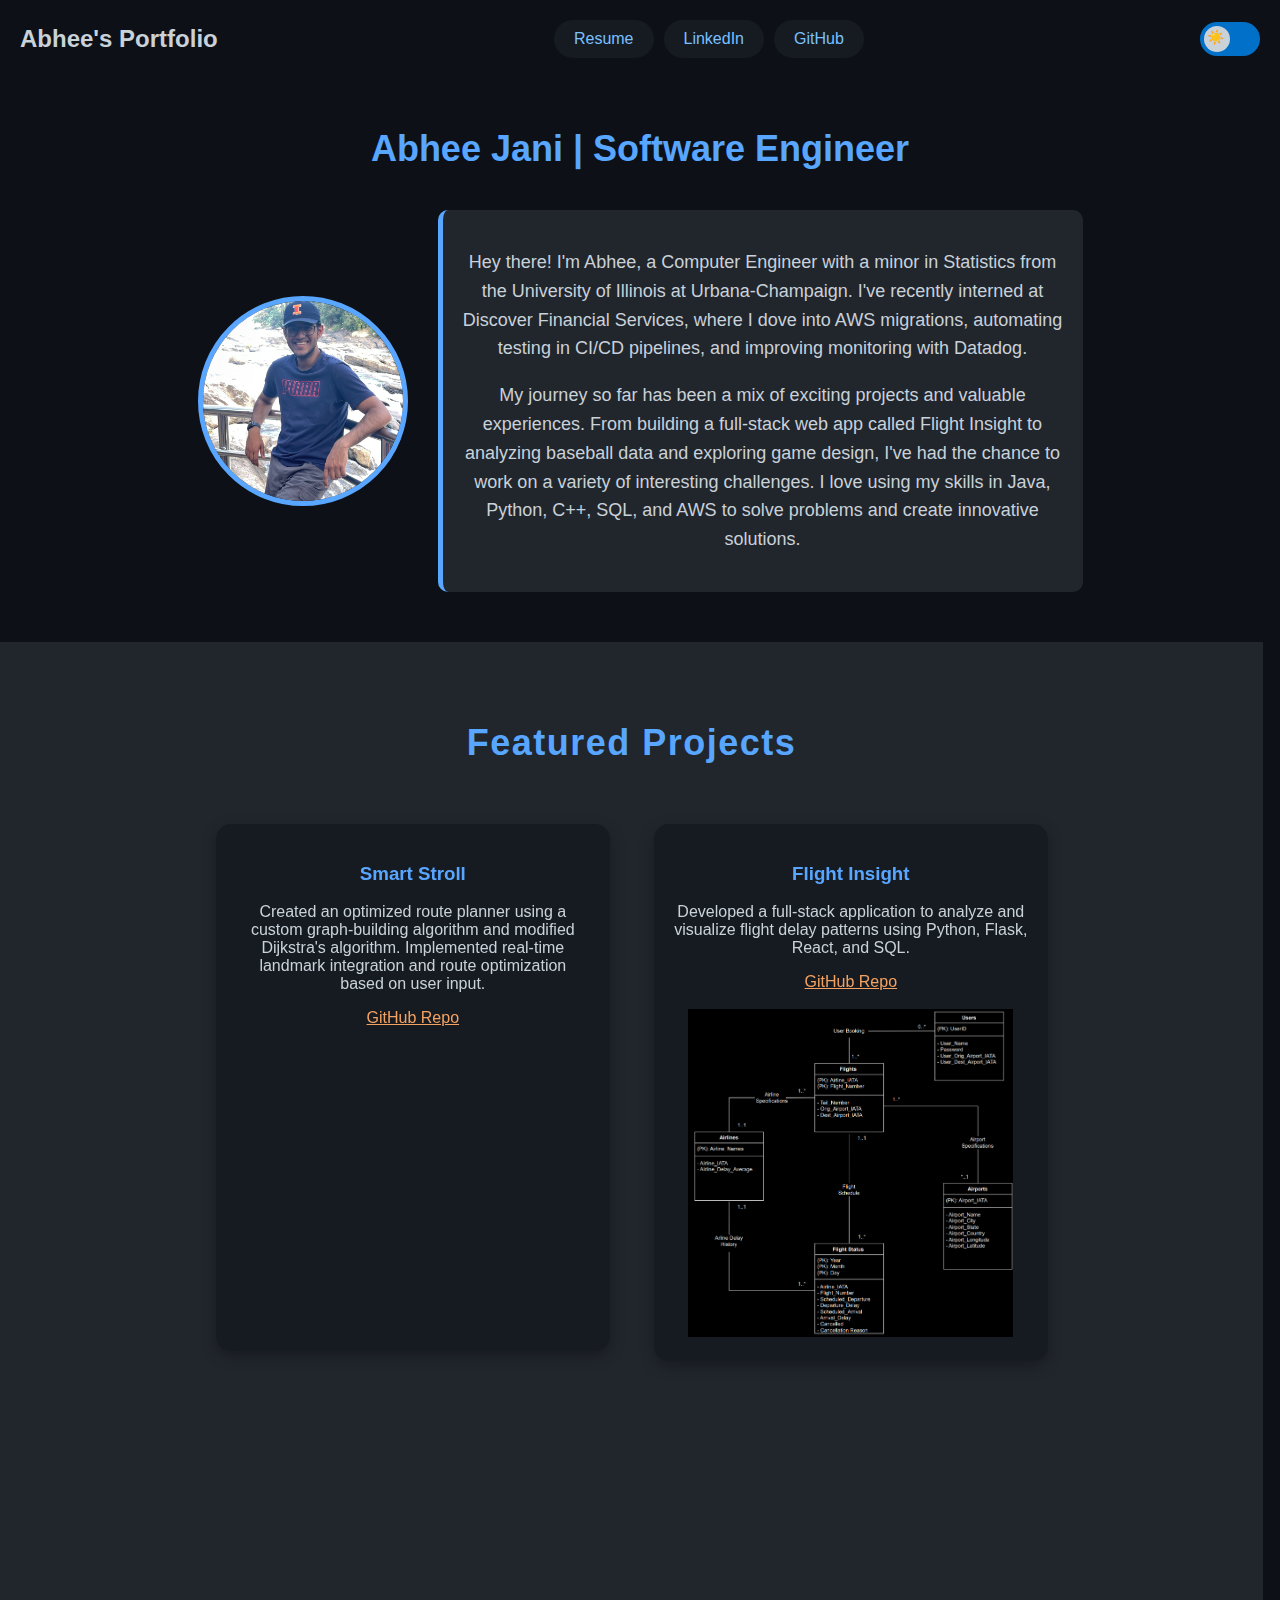
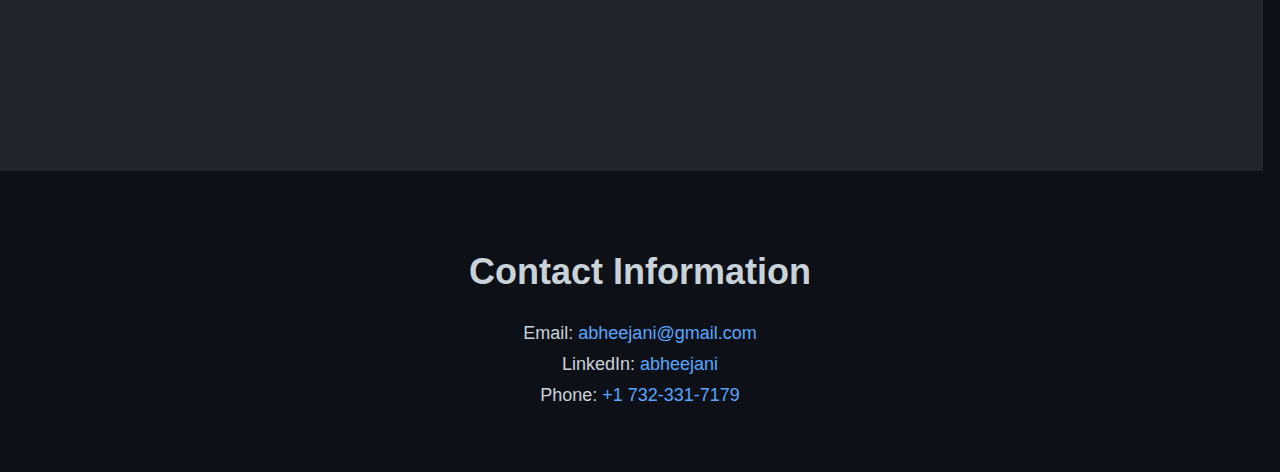
==== commit 579d9ccb: "changed color theme" ====
--- a/index.html
+++ b/index.html
@@ -36,7 +36,7 @@
 
     <!-- Intro Section -->
     <div class="intro">
-        <h1>Abhee Jani - Turning Ideas into Reality</h1>
+        <h1>Abhee Jani | Software Engineer</h1>
         <div class="intro-content">
             <img src="assets/images/photo.jpg" alt="" class="intro-image">
             <div class="intro-text">
--- a/css/styles.css
+++ b/css/styles.css
@@ -1,31 +1,33 @@
 :root {
-    --primary-bg: #1a1a1a; /* Dark grey background */
-    --primary-text: #f0f0f0; /* Light grey text */
-    --accent-color: #808080; /* Medium grey for accent */
-    --link-color: #f0f0f0; /* Light grey for links */
-    --link-bg: #333333; /* Darker grey for link background */
-    --link-hover-bg: #4d4d4d; /* Slightly lighter grey on hover */
-    --border-color: #666666; /* Medium-light grey for borders */
-    --project-bg: #333333; /* Dark grey for project backgrounds */
-    --highlight-color: #999999; /* Light grey for highlights */
-    --button-bg: #4d4d4d; /* Grey for button background */
-    --button-hover-bg: #666666; /* Slightly lighter grey for button hover */
+    /* Default Colors (Dark Mode) */
+    --primary-bg: #0d1117; /* Dark navy with a subtle hint of blue */
+    --primary-text: #c9d1d9; /* Soft white-grey for a pleasant reading experience */
+    --accent-color: #58a6ff; /* Vibrant sky blue for accents */
+    --link-color: #79c0ff; /* Light blue with a bit of vibrancy for links */
+    --link-bg: #161b22; /* Darker blue-grey for link background */
+    --link-hover-bg: #21262d; /* Slightly lighter on hover for a subtle effect */
+    --border-color: #30363d; /* Muted grey-blue for borders */
+    --project-bg: #161b22; /* Dark blue-grey to keep sections cohesive */
+    --highlight-color: #f4a261; /* Warm amber to add energy to highlights */
+    --button-bg: #0070C9; /* Rich green for button backgrounds */
+    --button-hover-bg: #005bb5; /* Brighter green on hover for a lively effect */
 }
 
 /* Light Mode Variables */
 body.light-mode {
-    --primary-bg: #f0f0f0; /* Light background */
-    --primary-text: #1a1a1a; /* Dark text */
-    --accent-color: #0070C9; /* Blue accent */
-    --link-color: #0070C9; /* Blue link color */
-    --link-bg: #ffffff; /* White background */
-    --link-hover-bg: #e0e0e0; /* Light grey hover */
-    --border-color: #cccccc; /* Light grey borders */
-    --project-bg: #ffffff; /* White project background */
-    --highlight-color: #0070C9; /* Blue highlight */
-    --button-bg: #0070C9; /* Blue button background */
-    --button-hover-bg: #005bb5; /* Darker blue on hover */
-}
+    --primary-bg: #f8f9fa; /* Soft, neutral light background */
+    --primary-text: #1a1a1a; /* Dark text for readability */
+    --accent-color: #0070C9; /* Bright blue accent for consistency */
+    --link-color: #0070C9; /* Same blue for links to maintain theme */
+    --link-bg: #ffffff; /* White background for links */
+    --link-hover-bg: #e0e0e0; /* Light grey on hover for subtle interaction */
+    --border-color: #d1d5da; /* Softer grey for borders */
+    --project-bg: #ffffff; /* White background for project sections */
+    --highlight-color: #f4a261; /* Warm amber highlight shared with dark mode */
+    --button-bg: #0070C9; /* Blue button background for continuity */
+    --button-hover-bg: #005bb5; /* Slightly darker blue on hover */
+}
+
 
 /* General Body Styling */
 body, html {
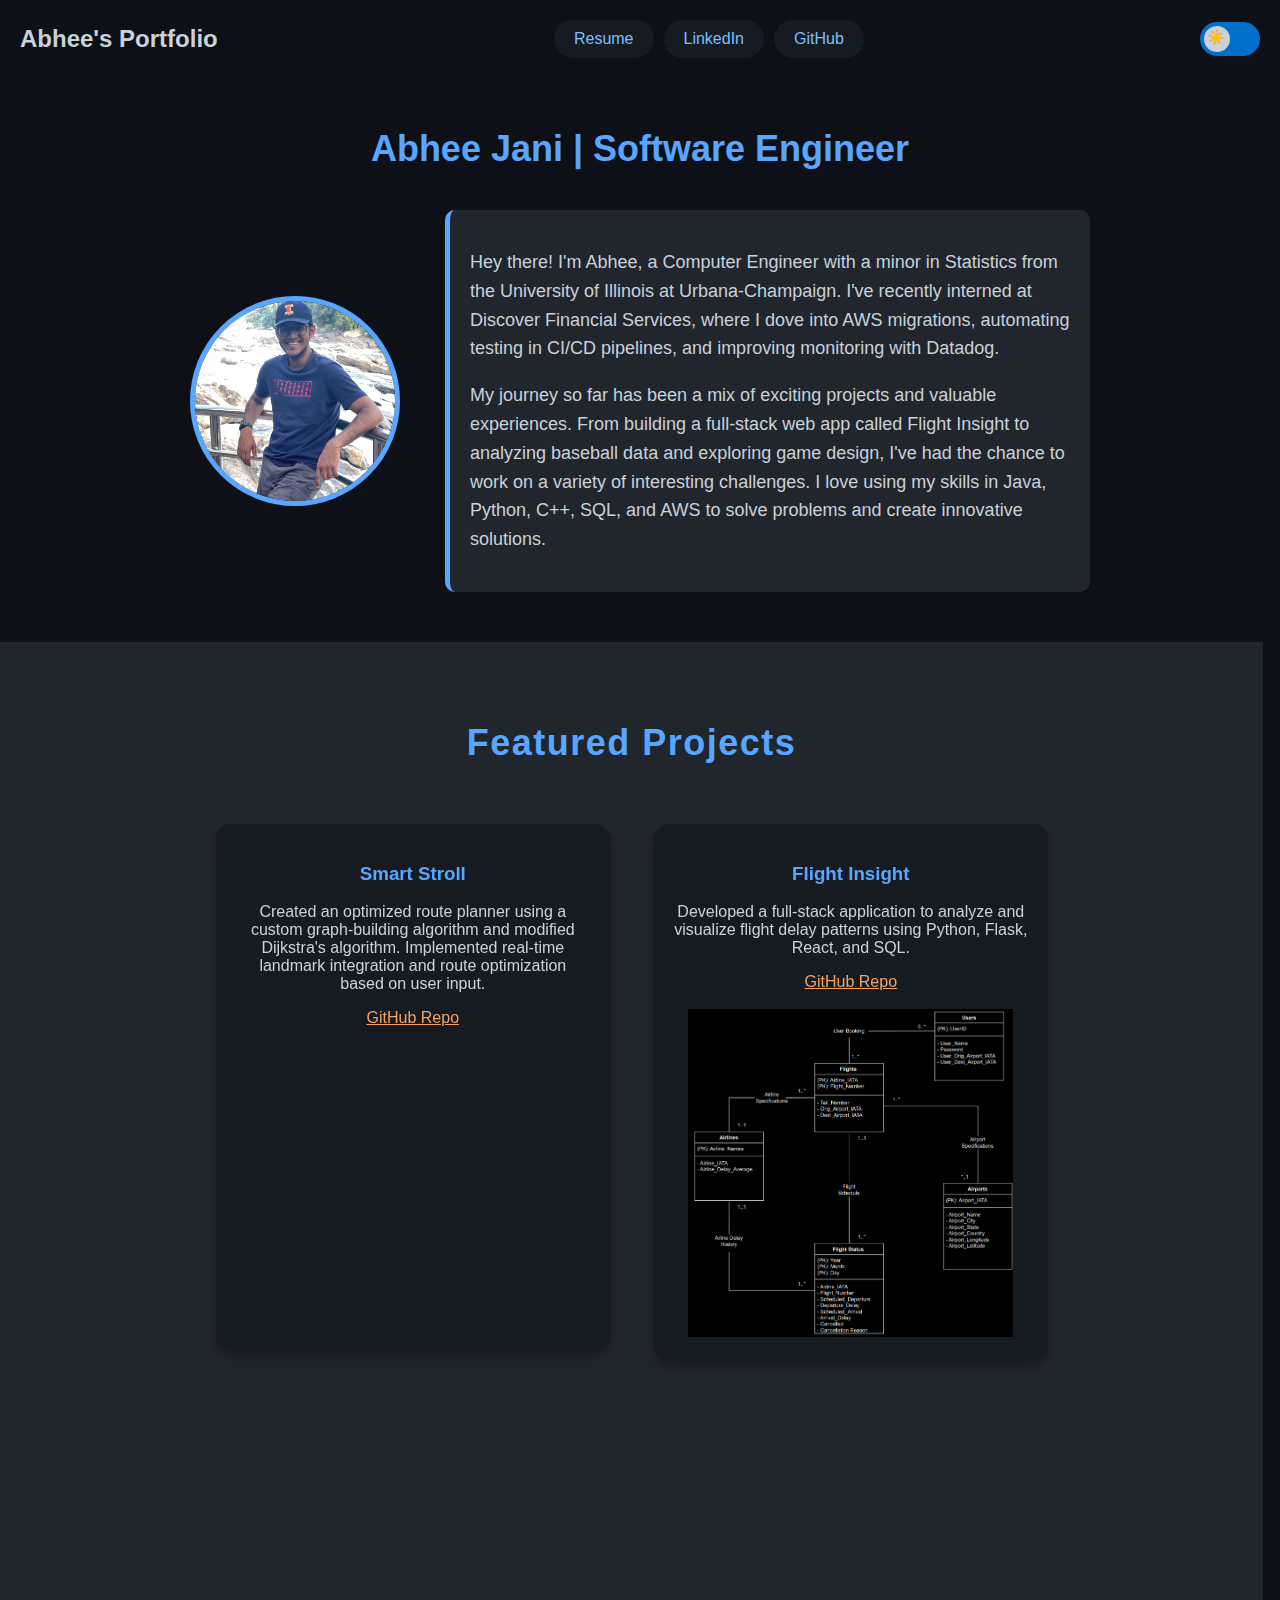
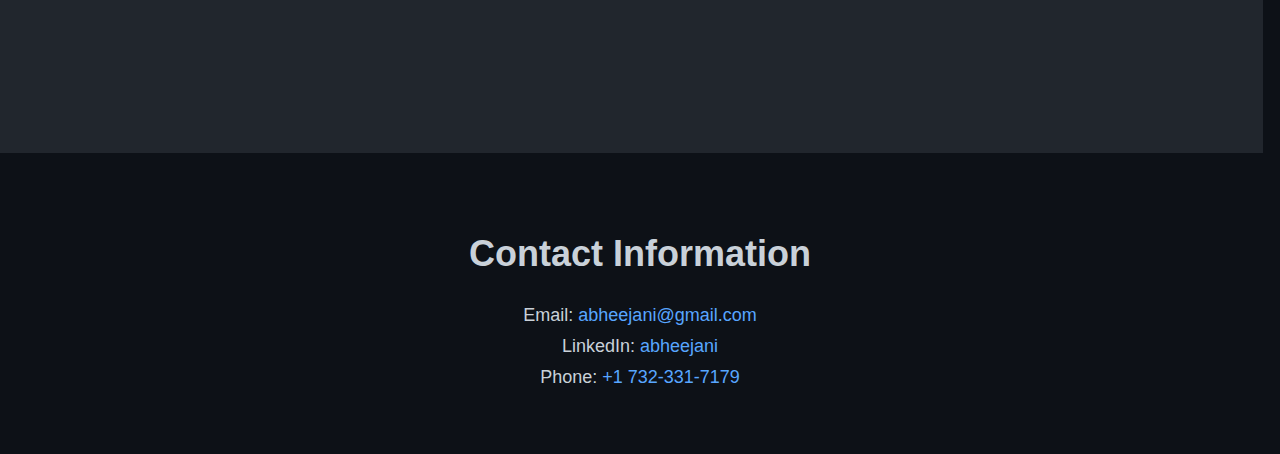
==== commit ae048cfa: "left aligned intro text + addd snoozefest image" ====
--- a/index.html
+++ b/index.html
@@ -35,16 +35,17 @@
     </div>
 
     <!-- Intro Section -->
-    <div class="intro">
-        <h1>Abhee Jani | Software Engineer</h1>
-        <div class="intro-content">
-            <img src="assets/images/photo.jpg" alt="" class="intro-image">
-            <div class="intro-text">
-                <p>Hey there! I'm Abhee, a Computer Engineer with a minor in Statistics from the University of Illinois at Urbana-Champaign. I've recently interned at Discover Financial Services, where I dove into AWS migrations, automating testing in CI/CD pipelines, and improving monitoring with Datadog.</p>
-                <p>My journey so far has been a mix of exciting projects and valuable experiences. From building a full-stack web app called Flight Insight to analyzing baseball data and exploring game design, I've had the chance to work on a variety of interesting challenges. I love using my skills in Java, Python, C++, SQL, and AWS to solve problems and create innovative solutions.</p>
-            </div>
+<div class="intro">
+    <h1>Abhee Jani | Software Engineer</h1>
+    <div class="intro-content">
+        <img src="assets/images/photo.jpg" alt="" class="intro-image">
+        <div class="intro-text">
+            <p>Hey there! I'm Abhee, a Computer Engineer with a minor in Statistics from the University of Illinois at Urbana-Champaign. I've recently interned at Discover Financial Services, where I dove into AWS migrations, automating testing in CI/CD pipelines, and improving monitoring with Datadog.</p>
+            <p>My journey so far has been a mix of exciting projects and valuable experiences. From building a full-stack web app called Flight Insight to analyzing baseball data and exploring game design, I've had the chance to work on a variety of interesting challenges. I love using my skills in Java, Python, C++, SQL, and AWS to solve problems and create innovative solutions.</p>
         </div>
     </div>
+</div>
+
 
     <!-- Featured Projects Section -->
     <div class="projects">
@@ -110,9 +111,12 @@
         <div class="project-item fade-in">
             <h3>Snoozefest - 2D Game Development</h3>
             <p>Developed "Snoozefest", a 2D game using Unreal Engine. Collaborated in a team to design and implement game mechanics, graphics, and user interactions.</p>
-            <a href="https://github.com/abheejani/Snoozefest" target="_blank"><u>Github Repo</u></a>
-            <iframe width="560" height="315" src="" frameborder="0" allowfullscreen></iframe>
+            <a href="https://github.com/abheejani/Snoozefest" target="_blank"><u>Github Repo</u></a><br>
+            <img src="assets/images/snoozefest.png" 
+                alt="Snoozefest Game Screenshot" 
+                style="width: 100%; max-width: 560px; height: auto; object-fit: contain; display: block; margin: 0 auto;">
         </div>
+
 
         <!-- Magic Card Trick -->
         <div class="project-item fade-in">
--- a/css/styles.css
+++ b/css/styles.css
@@ -202,6 +202,12 @@
     font-size: 18px;
     line-height: 1.6;
     color: var(--primary-text);
+}
+
+.intro-text {
+    text-align: left; /* Ensures the text is left-aligned */
+    margin-left: 15px; /* Optional: Adds some spacing between the image and text */
+    line-height: 1.6; /* Optional: Improves readability by adjusting line spacing */
 }
 
 /* Featured Projects */
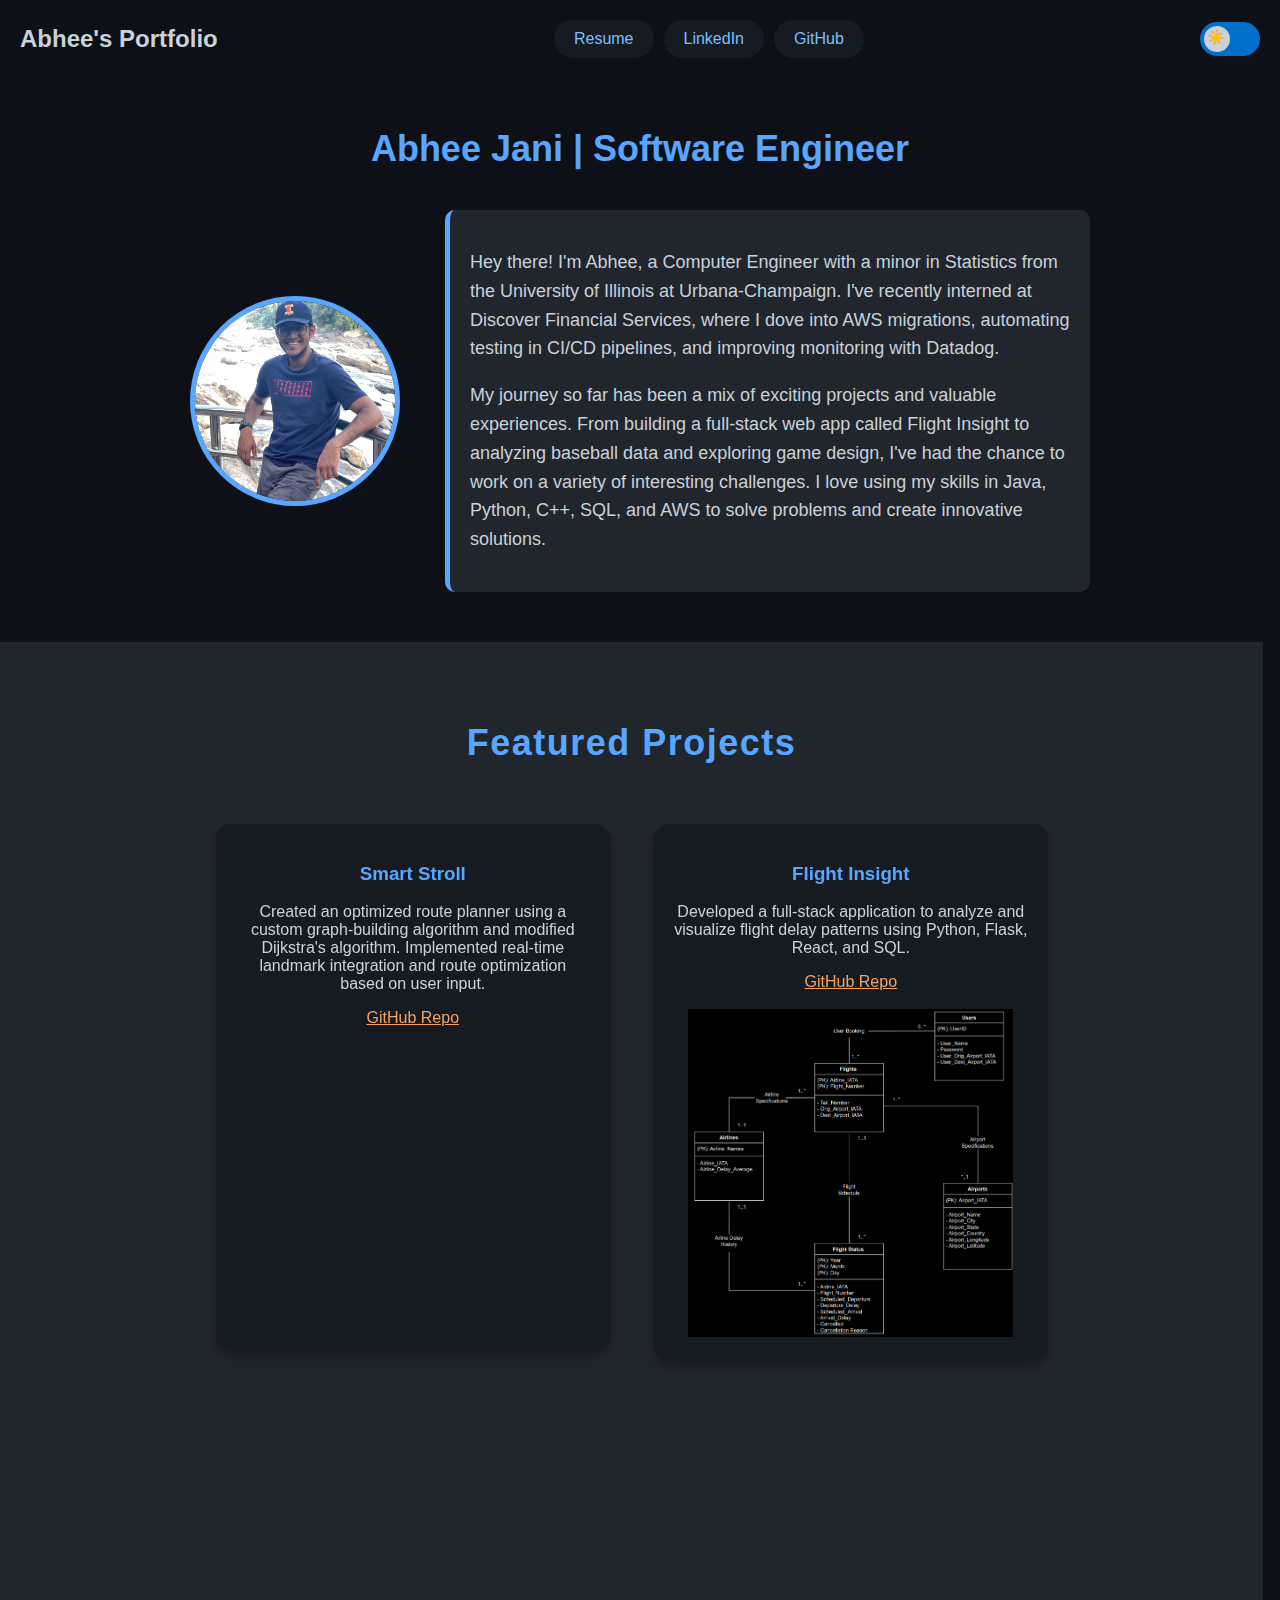
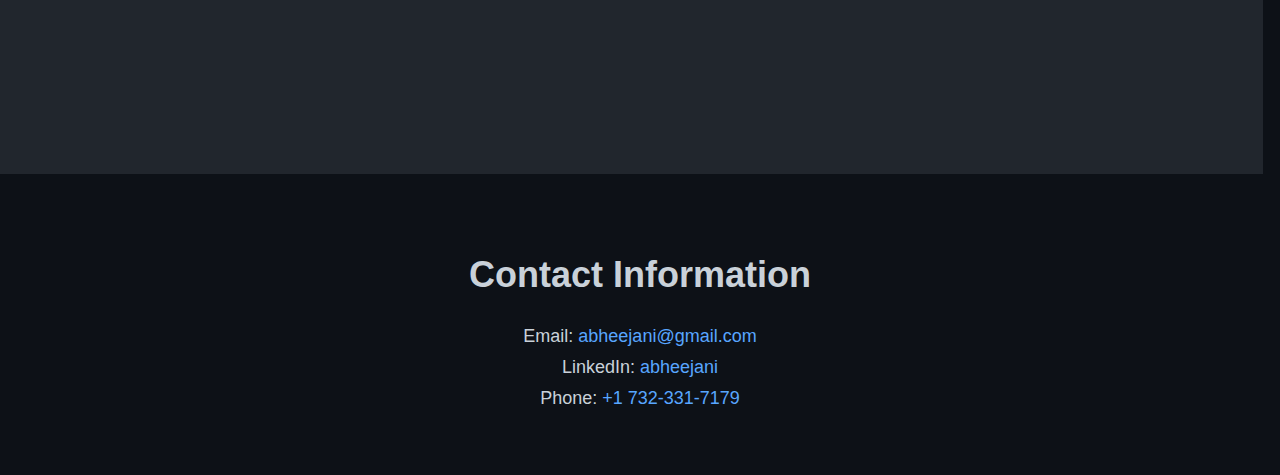
==== commit c0e7a55d: "added research photo. Everything done except SmartStroll/391" ====
--- a/index.html
+++ b/index.html
@@ -94,10 +94,24 @@
         <!-- Project 6 -->
         <div class="project-item fade-in">
             <h3>Nano Photonics Scanning Interface</h3>
-            <p>Crafted a multithreaded Python interface for nanoparticle scanning, enhancing data acquisition rates by 300%.</p>
-            <a href="https://github.com/abheejani/NanoPhotonicsLab" target="_blank"><u>NOT WORKING</u></a>
-            <iframe width="560" height="315" src="" frameborder="0" allowfullscreen></iframe>
+            <p>Crafted a multithreaded Python interface for nanoparticle scanning, enhancing data acquisition rates. Replaced previous lab implementations, reducing scanning time and improving efficiency.</p>
+            <a href="https://github.com/abheejani/NanoPhotonicsLab" target="_blank"><u>NOT WORKING</u></a><br>
+
+            <!-- Image with caption -->
+            <figure style="width: 325px; margin: 0 auto; text-align: center;">
+                <img src="assets/images/researchPhoto.jpg" 
+                    alt="LabView vs Python Scanning" 
+                    style="width: 100%; height: auto;">
+
+                <figcaption style="font-size: 14px; margin-top: 5px; color: #555;">
+                    <I>LabView image scanning (left) compared with optimized Python scanning (right)</I>
+                </figcaption>
+            </figure>
         </div>
+
+
+
+
 
         <!-- Project 7 -->
         <div class="project-item fade-in">
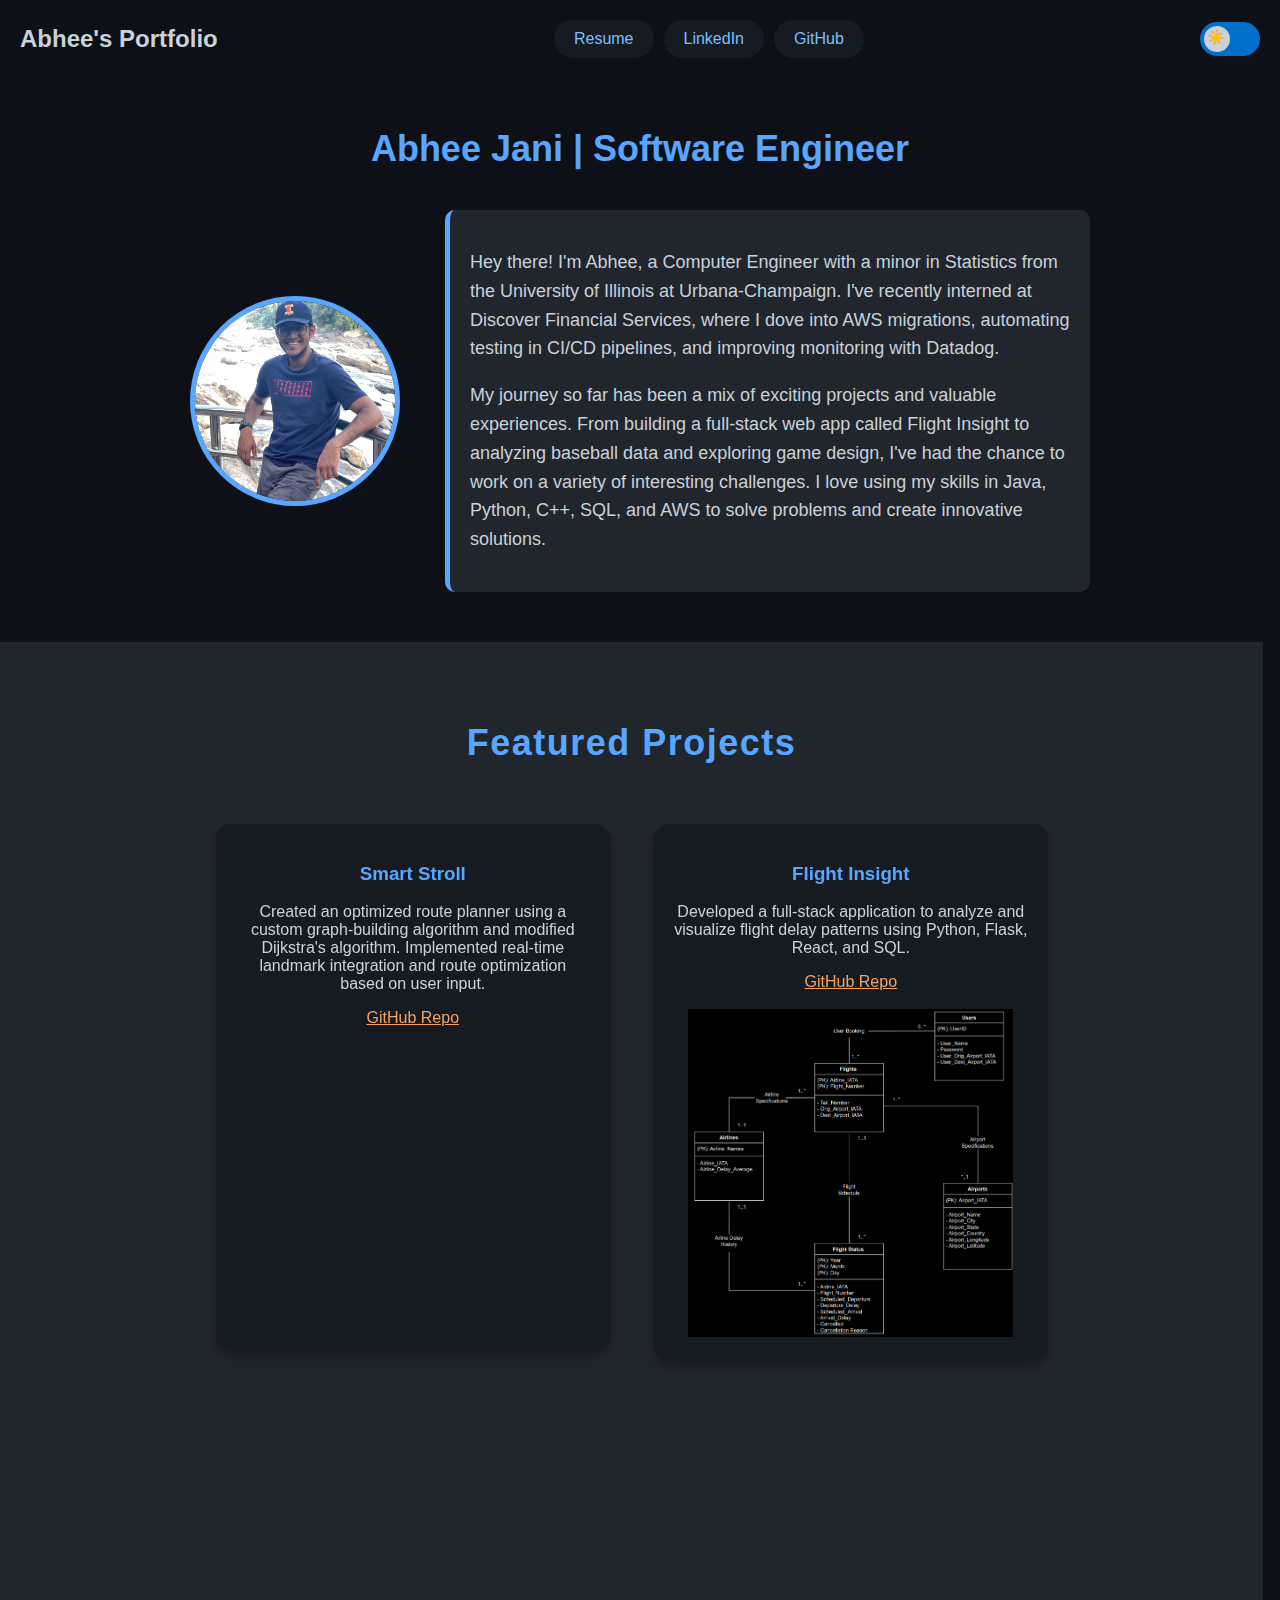
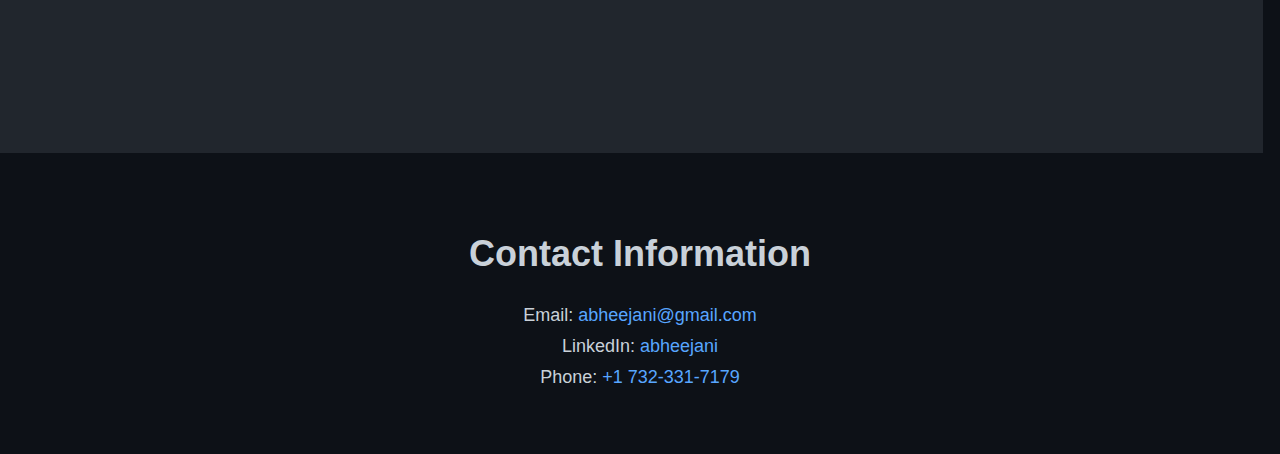
==== commit 47244ec2: "FINISHED" ====
--- a/index.html
+++ b/index.html
@@ -56,7 +56,7 @@
             <h3>Smart Stroll</h3>
             <p>Created an optimized route planner using a custom graph-building algorithm and modified Dijkstra's algorithm. Implemented real-time landmark integration and route optimization based on user input.</p>
             <a href="https://github.com/abheejani/SmartStroll" target="_blank"><u>GitHub Repo</u></a>
-            <iframe width="560" height="315" src="" frameborder="0" allowfullscreen></iframe>
+            <iframe width="560" height="315" src="https://www.youtube.com/embed/czH0t7QbRWs" frameborder="0" allowfullscreen></iframe>
         </div>
 
         <!-- Project 2 -->
@@ -72,7 +72,7 @@
             <h3>Custom Linux-Based Operating System</h3>
             <p>Built kernel modules in C, focusing on scheduling, memory management, synchronization, and file management. Implemented custom system calls for the operating system.</p>
             <a href="https://github.com/abheejani/Linux-Operating-System" target="_blank"><u>Github Repo</u></a>
-            <iframe width="560" height="315" src="" frameborder="0" allowfullscreen></iframe>
+            <iframe width="560" height="315" src="https://www.youtube.com/embed/-ml_qpXYgsI" frameborder="0" allowfullscreen></iframe>
         </div>
 
         <!-- Project 4 -->
@@ -95,7 +95,7 @@
         <div class="project-item fade-in">
             <h3>Nano Photonics Scanning Interface</h3>
             <p>Crafted a multithreaded Python interface for nanoparticle scanning, enhancing data acquisition rates. Replaced previous lab implementations, reducing scanning time and improving efficiency.</p>
-            <a href="https://github.com/abheejani/NanoPhotonicsLab" target="_blank"><u>NOT WORKING</u></a><br>
+            <!-- <a href="https://github.com/abheejani/NanoPhotonicsLab" target="_blank"><u>NOT WORKING</u></a><br> -->
 
             <!-- Image with caption -->
             <figure style="width: 325px; margin: 0 auto; text-align: center;">
--- a/css/styles.css
+++ b/css/styles.css
@@ -28,7 +28,6 @@
     --button-hover-bg: #005bb5; /* Slightly darker blue on hover */
 }
 
-
 /* General Body Styling */
 body, html {
     margin: 0;
@@ -168,6 +167,7 @@
 .intro {
     text-align: center;
     margin-top: 50px;
+    margin-bottom: 50px;
 }
 
 .intro h1 {
@@ -205,9 +205,9 @@
 }
 
 .intro-text {
-    text-align: left; /* Ensures the text is left-aligned */
-    margin-left: 15px; /* Optional: Adds some spacing between the image and text */
-    line-height: 1.6; /* Optional: Improves readability by adjusting line spacing */
+    text-align: left; 
+    margin-left: 15px;
+    line-height: 1.6; 
 }
 
 /* Featured Projects */
@@ -392,39 +392,46 @@
 }
 
 @media screen and (max-width: 768px) {
+    /* Project Items */
     .project-item {
-        width: 100%; /* Full width with a bit of padding */
-        margin: 0 0 20px 0; /* Center the items */
-        text-align: center; /* Center-align text inside each project */
+        width: 100%; /* Full width */
+        margin: 0 0 20px 0; /* Add spacing below each item */
+        text-align: center; /* Center-align text */
+        padding-left: 15px; /* Add left padding */
+        padding-right: 15px; /* Optional: Keep symmetrical padding */
         box-sizing: border-box;
         position: relative; /* Ensure it doesn't interfere with scroll */
     }
 
+    /* Projects Section */
     .projects {
-        text-align: center; /* Center-aligns text */
+        text-align: center;
         padding: 20px 0;
         display: flex;
         flex-direction: column;
-        align-items: center; /* Ensures children elements are centered horizontally */
+        align-items: center;
         justify-content: center;
         margin: 0;
         width: 100%;
-        overflow: visible; 
+        overflow: visible;
         height: auto;
     }
 
-    /* Navbar adjustments */
+    /* Navbar Adjustments */
     .navbar {
         flex-direction: column;
         align-items: flex-start;
-    }
-
-    /* Show the menu toggle button */
+        gap: 15px;
+        padding-left: 15px; /* Add left padding to navbar */
+        padding-right: 15px; /* Optional: Ensure consistent right padding */
+    }
+
+    /* Show the Menu Toggle Button */
     .menu-toggle {
         display: none;
     }
 
-    /* Hide nav-links by default */
+    /* Navigation Links */
     .nav-links {
         display: flex;
         flex-direction: column;
@@ -432,33 +439,37 @@
         width: 100%;
     }
 
-    /* Show nav-links when menu is active */
+    /* Show Nav-Links When Active */
     .nav-links.active {
         display: flex;
     }
 
+    /* Navbar Links */
     .nav-links a {
         width: 100%;
-        text-align: center;
-        padding: 10px;
+        text-align: left; /* Align text to the left */
+        padding: 10px 15px; /* Add padding inside each link */
         background-color: var(--link-bg);
         border-radius: 5px;
-    }
-
-    /* Reduce font size and padding for mobile */
+        box-sizing: border-box;
+    }
+
+    /* Font Size and Padding Adjustments for Mobile */
     .nav-links a {
         font-size: 14px;
-        padding: 12px;
+        padding: 12px 15px;
     }
 
     .nav-links a:last-child {
         border-bottom: none;
     }
 
-    /* Intro Content adjustments */
+    /* Intro Content Adjustments */
     .intro-content {
         flex-direction: column;
         text-align: center;
+        padding-left: 15px; /* Add left padding for intro content */
+        padding-right: 15px; /* Optional: Keep symmetrical padding */
     }
 
     .intro-image {
@@ -468,8 +479,7 @@
     .intro-text {
         border-left: none;
         border-top: 5px solid var(--accent-color);
-    }
-}
-
-
-
+        padding-left: 15px; /* Add left padding to text */
+        padding-right: 15px; /* Optional: Keep symmetrical padding */
+    }
+}